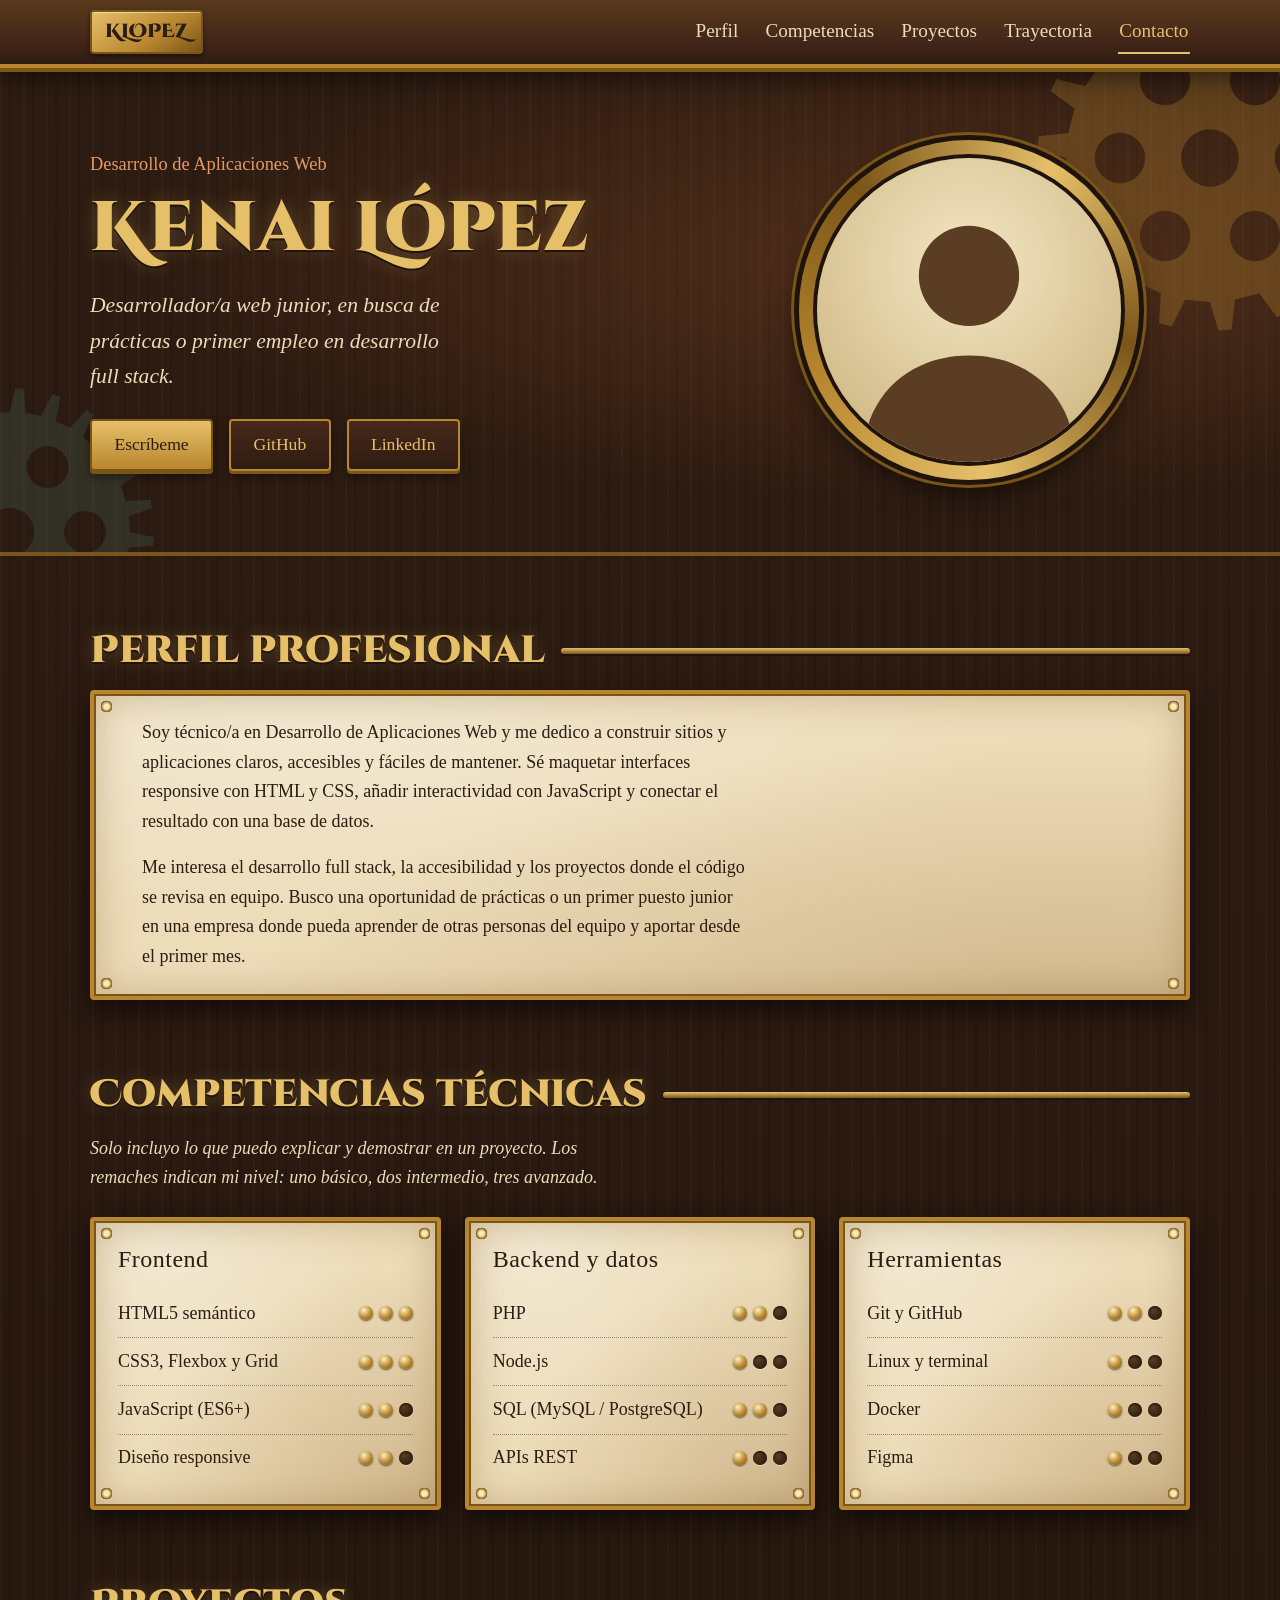
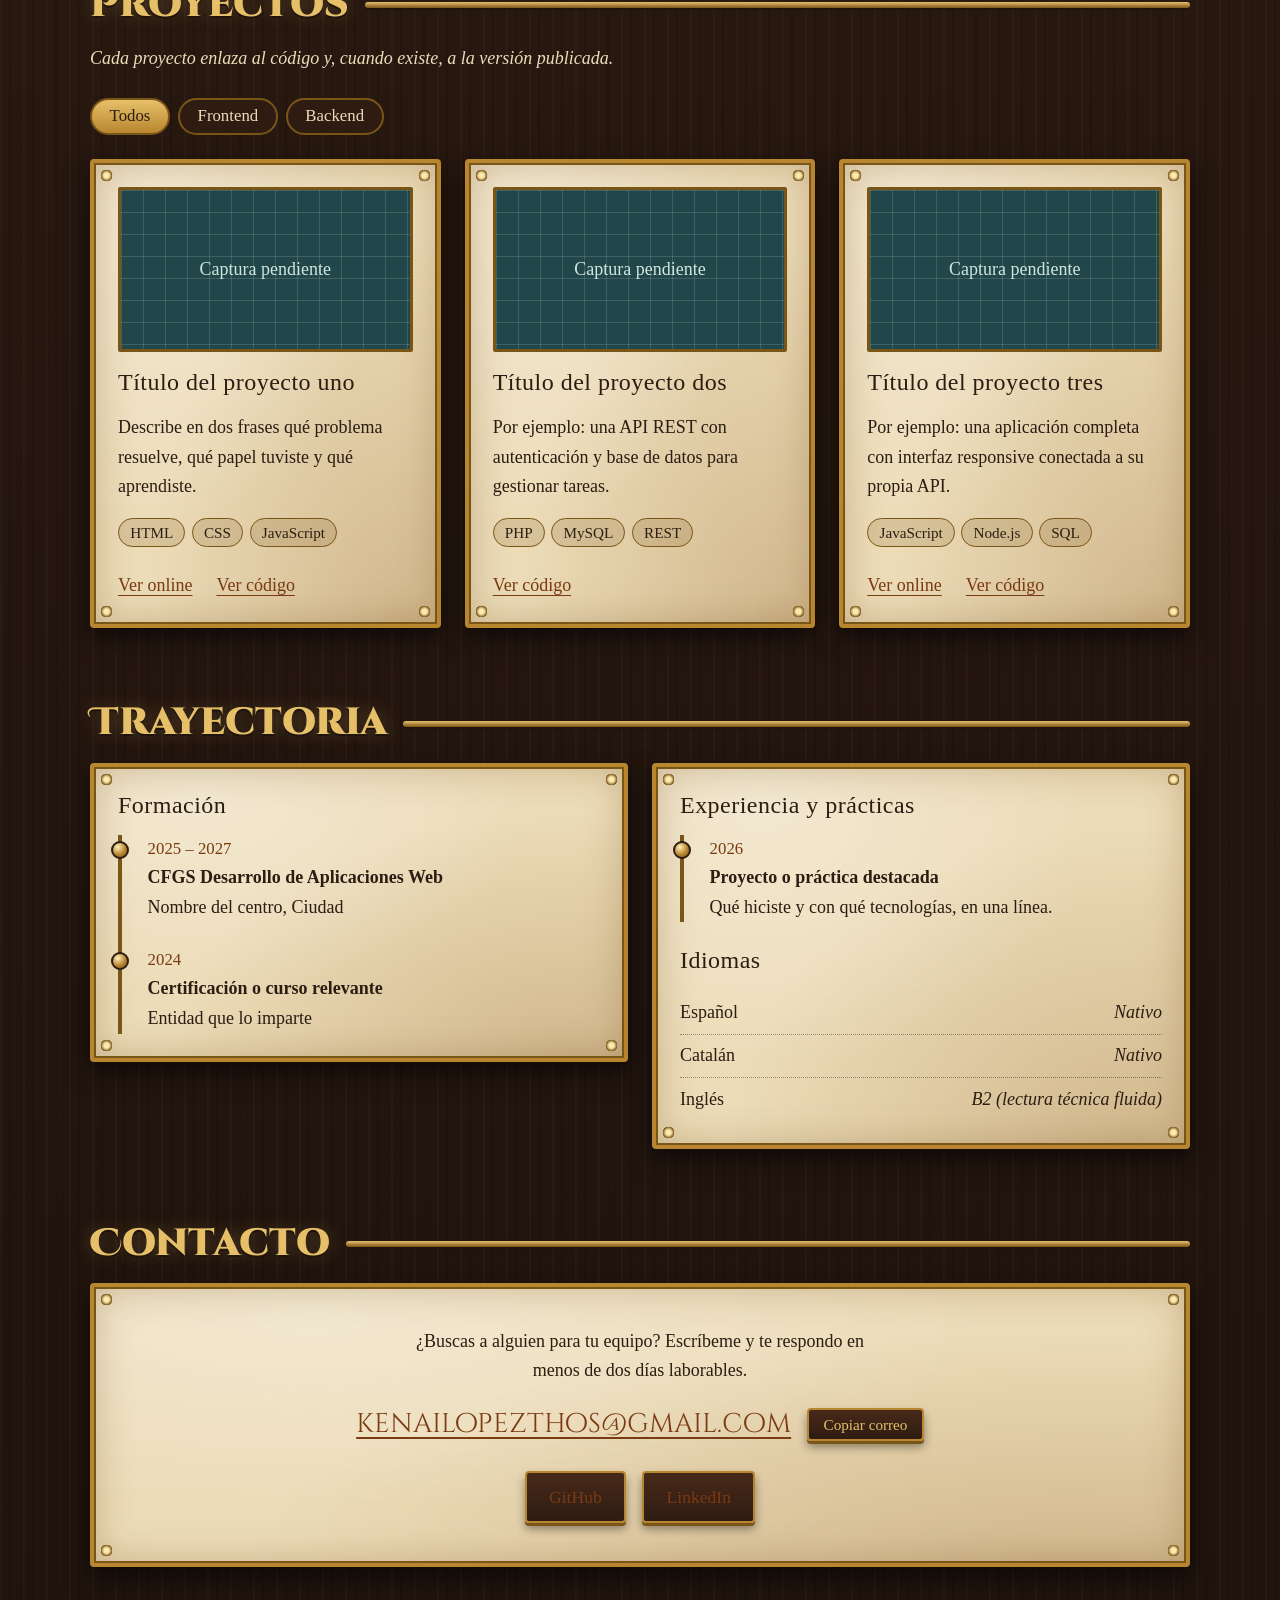
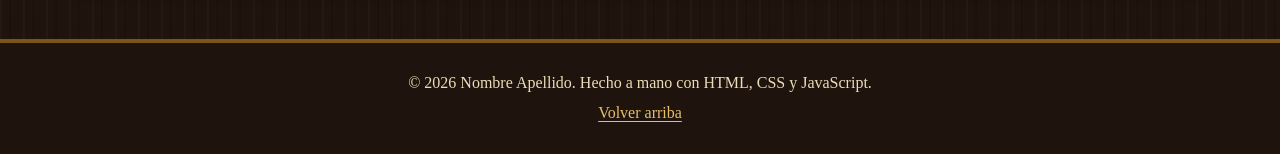
==== index.html @ 6170c355 "Archivos portfolio" ====
<!DOCTYPE html>
<html lang="es">

<head>
  <meta charset="UTF-8">
  <meta name="viewport" content="width=device-width, initial-scale=1">
  <title>Kenai López · Desarrollador/a Web Junior</title>
  <meta name="description"
    content="Portfolio profesional de Nombre Apellido, desarrollador/a web (DAW). Proyectos reales con HTML, CSS, JavaScript y más.">
  <meta name="theme-color" content="#2a1a12">
  <link rel="icon" href="assets/favicon.svg" type="image/svg+xml">

  <link rel="preconnect" href="https://fonts.googleapis.com">
  <link rel="preconnect" href="https://fonts.gstatic.com" crossorigin>
  <link
    href="https://fonts.googleapis.com/css2?family=Cinzel+Decorative:wght@700;900&family=IM+Fell+English:ital@0;1&family=IM+Fell+English+SC&display=swap"
    rel="stylesheet">
  <link rel="stylesheet" href="css/styles.css">
  <script src="js/main.js" defer></script>
</head>

<body>
  <a class="skip-link" href="#contenido">Saltar al contenido</a>

  <!-- ============ CABECERA ============ -->
  <header class="site-header">
    <div class="container header-inner">
      <a class="brand" href="#inicio" aria-label="Nombre Apellido, ir al inicio">KLOPEZ</a>

      <button class="nav-toggle" type="button" aria-expanded="false" aria-controls="menu-principal">
        <span class="nav-toggle-bars" aria-hidden="true"></span>
        <span class="visually-hidden">Abrir menú</span>
      </button>

      <nav id="menu-principal" class="site-nav" aria-label="Principal">
        <ul>
          <li><a href="#perfil">Perfil</a></li>
          <li><a href="#competencias">Competencias</a></li>
          <li><a href="#proyectos">Proyectos</a></li>
          <li><a href="#trayectoria">Trayectoria</a></li>
          <li><a href="#contacto">Contacto</a></li>
        </ul>
      </nav>
    </div>
  </header>

  <main id="contenido">

    <!-- ============ PRESENTACIÓN ============ -->
    <section id="inicio" class="hero" aria-labelledby="titulo-inicio">
      <div class="gears" aria-hidden="true">
        <span class="gear gear-a" data-teeth="18" data-speed="0.12"></span>
        <span class="gear gear-b" data-teeth="12" data-speed="-0.18"></span>
        <span class="gear gear-c" data-teeth="24" data-speed="0.08"></span>
      </div>

      <div class="container hero-inner">
        <div class="hero-text">
          <p class="hero-kicker">Desarrollo de Aplicaciones Web</p>
          <h1 id="titulo-inicio">Kenai López</h1>
          <p class="hero-role">Desarrollador/a web junior, en busca de prácticas o primer empleo en desarrollo full
            stack.</p>

          <ul class="hero-links">
            <li><a class="btn btn-primary" href="mailto:kenailopezthos@gmail.com">Escríbeme</a></li>
            <li><a class="btn" href="https://github.com/tu-usuario" target="_blank" rel="noopener">GitHub</a></li>
            <li><a class="btn" href="https://www.linkedin.com/in/tu-usuario" target="_blank" rel="noopener">LinkedIn</a>
            </li>
          </ul>
        </div>

        <figure class="porthole">
          <!-- Sustituye la imagen por tu foto (cuadrada, mínimo 400×400 px) -->
          <img src="assets/foto.svg" alt="Retrato de Nombre Apellido" width="400" height="400">
        </figure>
      </div>
    </section>

    <!-- ============ PERFIL ============ -->
    <section id="perfil" aria-labelledby="titulo-perfil">
      <div class="container">
        <h2 id="titulo-perfil">Perfil profesional</h2>
        <div class="panel prose">
          <p>
            Soy técnico/a en Desarrollo de Aplicaciones Web y me dedico a construir sitios y aplicaciones
            claros, accesibles y fáciles de mantener. Sé maquetar interfaces responsive con HTML y CSS,
            añadir interactividad con JavaScript y conectar el resultado con una base de datos.
          </p>
          <p>
            Me interesa el desarrollo full stack, la accesibilidad y los proyectos donde el código se revisa
            en equipo. Busco una oportunidad de prácticas o un primer puesto junior en una empresa donde
            pueda aprender de otras personas del equipo y aportar desde el primer mes.
          </p>
        </div>
      </div>
    </section>

    <!-- ============ COMPETENCIAS ============ -->
    <section id="competencias" aria-labelledby="titulo-competencias">
      <div class="container">
        <h2 id="titulo-competencias">Competencias técnicas</h2>
        <p class="section-note">
          Solo incluyo lo que puedo explicar y demostrar en un proyecto.
          Los remaches indican mi nivel: uno básico, dos intermedio, tres avanzado.
        </p>

        <div class="skills-grid">
          <article class="panel">
            <h3>Frontend</h3>
            <ul class="skill-list">
              <li>HTML5 semántico <span class="level" role="img" aria-label="Nivel avanzado"><i class="on"></i><i
                    class="on"></i><i class="on"></i></span></li>
              <li>CSS3, Flexbox y Grid <span class="level" role="img" aria-label="Nivel avanzado"><i class="on"></i><i
                    class="on"></i><i class="on"></i></span></li>
              <li>JavaScript (ES6+) <span class="level" role="img" aria-label="Nivel intermedio"><i class="on"></i><i
                    class="on"></i><i></i></span></li>
              <li>Diseño responsive <span class="level" role="img" aria-label="Nivel intermedio"><i class="on"></i><i
                    class="on"></i><i></i></span></li>
            </ul>
          </article>

          <article class="panel">
            <h3>Backend y datos</h3>
            <ul class="skill-list">
              <li>PHP <span class="level" role="img" aria-label="Nivel intermedio"><i class="on"></i><i
                    class="on"></i><i></i></span></li>
              <li>Node.js <span class="level" role="img" aria-label="Nivel básico"><i
                    class="on"></i><i></i><i></i></span></li>
              <li>SQL (MySQL / PostgreSQL) <span class="level" role="img" aria-label="Nivel intermedio"><i
                    class="on"></i><i class="on"></i><i></i></span></li>
              <li>APIs REST <span class="level" role="img" aria-label="Nivel básico"><i
                    class="on"></i><i></i><i></i></span></li>
            </ul>
          </article>

          <article class="panel">
            <h3>Herramientas</h3>
            <ul class="skill-list">
              <li>Git y GitHub <span class="level" role="img" aria-label="Nivel intermedio"><i class="on"></i><i
                    class="on"></i><i></i></span></li>
              <li>Linux y terminal <span class="level" role="img" aria-label="Nivel básico"><i
                    class="on"></i><i></i><i></i></span></li>
              <li>Docker <span class="level" role="img" aria-label="Nivel básico"><i
                    class="on"></i><i></i><i></i></span></li>
              <li>Figma <span class="level" role="img" aria-label="Nivel básico"><i class="on"></i><i></i><i></i></span>
              </li>
            </ul>
          </article>
        </div>
      </div>
    </section>

    <!-- ============ PROYECTOS ============ -->
    <section id="proyectos" aria-labelledby="titulo-proyectos">
      <div class="container">
        <h2 id="titulo-proyectos">Proyectos</h2>
        <p class="section-note">Cada proyecto enlaza al código y, cuando existe, a la versión publicada.</p>

        <div class="filters" role="group" aria-label="Filtrar proyectos por tipo">
          <button type="button" class="filter is-active" data-filter="all" aria-pressed="true">Todos</button>
          <button type="button" class="filter" data-filter="frontend" aria-pressed="false">Frontend</button>
          <button type="button" class="filter" data-filter="backend" aria-pressed="false">Backend</button>
        </div>

        <div class="projects-grid">
          <!-- Copia y pega una <article> para añadir un proyecto nuevo. data-category admite: frontend, backend (separadas por espacios). -->
          <article class="panel project" data-category="frontend">
            <!-- Sustituye .blueprint por <img src="assets/proyecto-1.png" alt="..."> cuando tengas captura -->
            <div class="blueprint" aria-hidden="true"><span>Captura pendiente</span></div>
            <h3>Título del proyecto uno</h3>
            <p>Describe en dos frases qué problema resuelve, qué papel tuviste y qué aprendiste.</p>
            <ul class="tags" aria-label="Tecnologías">
              <li>HTML</li>
              <li>CSS</li>
              <li>JavaScript</li>
            </ul>
            <p class="project-links">
              <a href="https://tu-usuario.github.io/proyecto-1" target="_blank" rel="noopener">Ver online</a>
              <a href="https://github.com/tu-usuario/proyecto-1" target="_blank" rel="noopener">Ver código</a>
            </p>
          </article>

          <article class="panel project" data-category="backend">
            <div class="blueprint" aria-hidden="true"><span>Captura pendiente</span></div>
            <h3>Título del proyecto dos</h3>
            <p>Por ejemplo: una API REST con autenticación y base de datos para gestionar tareas.</p>
            <ul class="tags" aria-label="Tecnologías">
              <li>PHP</li>
              <li>MySQL</li>
              <li>REST</li>
            </ul>
            <p class="project-links">
              <a href="https://github.com/tu-usuario/proyecto-2" target="_blank" rel="noopener">Ver código</a>
            </p>
          </article>

          <article class="panel project" data-category="frontend backend">
            <div class="blueprint" aria-hidden="true"><span>Captura pendiente</span></div>
            <h3>Título del proyecto tres</h3>
            <p>Por ejemplo: una aplicación completa con interfaz responsive conectada a su propia API.</p>
            <ul class="tags" aria-label="Tecnologías">
              <li>JavaScript</li>
              <li>Node.js</li>
              <li>SQL</li>
            </ul>
            <p class="project-links">
              <a href="https://tu-usuario.github.io/proyecto-3" target="_blank" rel="noopener">Ver online</a>
              <a href="https://github.com/tu-usuario/proyecto-3" target="_blank" rel="noopener">Ver código</a>
            </p>
          </article>
        </div>

        <p class="empty-message" hidden>No hay proyectos en esta categoría todavía.</p>
      </div>
    </section>

    <!-- ============ TRAYECTORIA ============ -->
    <section id="trayectoria" aria-labelledby="titulo-trayectoria">
      <div class="container">
        <h2 id="titulo-trayectoria">Trayectoria</h2>

        <div class="path-grid">
          <div class="panel">
            <h3>Formación</h3>
            <ol class="timeline">
              <li>
                <time datetime="2025/2027">2025 – 2027</time>
                <strong>CFGS Desarrollo de Aplicaciones Web</strong>
                <span>Nombre del centro, Ciudad</span>
              </li>
              <li>
                <time datetime="2024">2024</time>
                <strong>Certificación o curso relevante</strong>
                <span>Entidad que lo imparte</span>
              </li>
            </ol>
          </div>

          <div class="panel">
            <h3>Experiencia y prácticas</h3>
            <ol class="timeline">
              <li>
                <time datetime="2026">2026</time>
                <strong>Proyecto o práctica destacada</strong>
                <span>Qué hiciste y con qué tecnologías, en una línea.</span>
              </li>
            </ol>

            <h3 class="subhead">Idiomas</h3>
            <ul class="lang-list">
              <li>Español <span>Nativo</span></li>
              <li>Catalán <span>Nativo</span></li>
              <li>Inglés <span>B2 (lectura técnica fluida)</span></li>
            </ul>
          </div>
        </div>
      </div>
    </section>

    <!-- ============ CONTACTO ============ -->
    <section id="contacto" aria-labelledby="titulo-contacto">
      <div class="container">
        <h2 id="titulo-contacto">Contacto</h2>
        <div class="panel contact">
          <p>¿Buscas a alguien para tu equipo? Escríbeme y te respondo en menos de dos días laborables.</p>
          <p class="contact-mail">
            <a id="correo" href="mailto:kenailopezthos@gmail.com">kenailopezthos@gmail.com</a>
            <button type="button" class="btn btn-small" id="copiar-correo">Copiar correo</button>
          </p>
          <p class="visually-hidden" role="status" aria-live="polite" id="estado-copia"></p>
          <ul class="hero-links">
            <li><a class="btn" href="https://github.com/tu-usuario" target="_blank" rel="noopener">GitHub</a></li>
            <li><a class="btn" href="https://www.linkedin.com/in/tu-usuario" target="_blank" rel="noopener">LinkedIn</a>
            </li>
          </ul>
        </div>
      </div>
    </section>
  </main>

  <!-- ============ PIE ============ -->
  <footer class="site-footer">
    <div class="container">
      <p>© <span id="anio">2026</span> Nombre Apellido. Hecho a mano con HTML, CSS y JavaScript.</p>
      <p><a href="#inicio">Volver arriba</a></p>
    </div>
  </footer>
</body>

</html>
---- css/styles.css ----
/* =========================================================
   PORTFOLIO STEAMPUNK
   Índice:
   1. Variables (design tokens)
   2. Base y tipografía
   3. Utilidades
   4. Cabecera y navegación
   5. Presentación (hero) y engranajes
   6. Paneles (componente base) y secciones
   7. Competencias
   8. Proyectos
   9. Trayectoria
   10. Contacto y pie
   11. Responsive
   12. Preferencias de usuario (movimiento reducido)
   ========================================================= */

/* ---------- 1. Variables ---------- */
:root {
  /* Color */
  --wood-dark: #1f130d;
  --wood: #2e1c12;
  --wood-light: #47291a;
  --brass: #b8862f;
  --brass-light: #e6c069;
  --brass-dark: #7a5518;
  --copper: #b4632f;
  --verdigris: #4f8a7b;
  --parchment: #ecdcb8;
  --parchment-dark: #d9c393;
  --ink: #2b1d12;

  /* Tipografía */
  --font-display: "Cinzel Decorative", "Palatino Linotype", Georgia, serif;
  --font-body: "IM Fell English", Georgia, "Times New Roman", serif;
  --font-small-caps: "IM Fell English SC", Georgia, serif;

  /* Espaciado y forma */
  --space-1: 0.5rem;
  --space-2: 1rem;
  --space-3: 1.5rem;
  --space-4: 2.5rem;
  --space-5: 4.5rem;
  --radius: 4px;
  --content-width: 1100px;
}

/* ---------- 2. Base y tipografía ---------- */
*,
*::before,
*::after {
  box-sizing: border-box;
}

html {
  scroll-behavior: smooth;
  scroll-padding-top: 5rem;
}

body {
  margin: 0;
  font-family: var(--font-body);
  font-size: 1.125rem;
  line-height: 1.65;
  color: var(--parchment);
  background-color: var(--wood-dark);
  /* Veta de madera sutil */
  background-image:
    repeating-linear-gradient(
      90deg,
      rgba(255, 255, 255, 0.025) 0 2px,
      transparent 2px 9px,
      rgba(0, 0, 0, 0.12) 9px 11px,
      transparent 11px 23px
    ),
    linear-gradient(180deg, var(--wood) 0%, var(--wood-dark) 100%);
}

h1, h2, h3 {
  margin: 0 0 var(--space-2);
  line-height: 1.2;
}

h1, h2 {
  font-family: var(--font-display);
  font-weight: 900;
  color: var(--brass-light);
  text-shadow: 0 2px 0 var(--wood-dark), 0 0 18px rgba(230, 192, 105, 0.25);
}

h3 {
  font-family: var(--font-small-caps);
  font-weight: 400;
  font-size: 1.5rem;
  letter-spacing: 0.02em;
}

p { margin: 0 0 var(--space-2); }

a {
  color: var(--brass-light);
  text-underline-offset: 0.2em;
}

a:hover { color: #fff1c9; }

:focus-visible {
  outline: 3px solid var(--verdigris);
  outline-offset: 3px;
}

img { max-width: 100%; height: auto; display: block; }

/* ---------- 3. Utilidades ---------- */
.container {
  width: min(100% - 2rem, var(--content-width));
  margin-inline: auto;
}

.visually-hidden {
  position: absolute !important;
  width: 1px;
  height: 1px;
  margin: -1px;
  padding: 0;
  overflow: hidden;
  clip: rect(0 0 0 0);
  white-space: nowrap;
  border: 0;
}

.skip-link {
  position: absolute;
  left: 1rem;
  top: -4rem;
  z-index: 100;
  padding: 0.6rem 1rem;
  background: var(--parchment);
  color: var(--ink);
  border-radius: var(--radius);
  transition: top 0.15s;
}

.skip-link:focus { top: 1rem; }

/* ---------- 4. Cabecera y navegación ---------- */
.site-header {
  position: sticky;
  top: 0;
  z-index: 50;
  background: linear-gradient(180deg, #5a3a1c 0%, var(--wood-light) 55%, var(--wood) 100%);
  border-bottom: 4px solid var(--brass);
  box-shadow: 0 4px 0 var(--brass-dark), 0 10px 24px rgba(0, 0, 0, 0.5);
}

.header-inner {
  display: flex;
  align-items: center;
  justify-content: space-between;
  min-height: 4rem;
}

/* Placa de latón con las iniciales */
.brand {
  font-family: var(--font-display);
  font-weight: 900;
  font-size: 1.2rem;
  padding: 0.25rem 0.8rem;
  color: var(--ink);
  text-decoration: none;
  background: linear-gradient(145deg, var(--brass-light), var(--brass) 60%, var(--brass-dark));
  border: 2px solid var(--brass-dark);
  border-radius: var(--radius);
  box-shadow: inset 0 1px 0 rgba(255, 255, 255, 0.5), 0 2px 4px rgba(0, 0, 0, 0.5);
}

.brand:hover { color: var(--ink); filter: brightness(1.1); }

.nav-toggle {
  display: inline-flex;
  align-items: center;
  justify-content: center;
  width: 3rem;
  height: 3rem;
  background: transparent;
  border: 2px solid var(--brass);
  border-radius: var(--radius);
  cursor: pointer;
}

.nav-toggle-bars,
.nav-toggle-bars::before,
.nav-toggle-bars::after {
  display: block;
  width: 1.5rem;
  height: 3px;
  background: var(--brass-light);
  border-radius: 2px;
  transition: transform 0.2s, opacity 0.2s;
}

.nav-toggle-bars { position: relative; }
.nav-toggle-bars::before,
.nav-toggle-bars::after { content: ""; position: absolute; left: 0; }
.nav-toggle-bars::before { top: -8px; }
.nav-toggle-bars::after { top: 8px; }

.nav-toggle[aria-expanded="true"] .nav-toggle-bars { background: transparent; }
.nav-toggle[aria-expanded="true"] .nav-toggle-bars::before { transform: translateY(8px) rotate(45deg); }
.nav-toggle[aria-expanded="true"] .nav-toggle-bars::after { transform: translateY(-8px) rotate(-45deg); }

/* Móvil: menú desplegable */
.site-nav {
  position: absolute;
  top: 100%;
  left: 0;
  right: 0;
  background: var(--wood);
  border-bottom: 4px solid var(--brass);
  display: none;
}

.site-nav.open { display: block; }

.site-nav ul {
  list-style: none;
  margin: 0;
  padding: var(--space-1) 1rem var(--space-2);
}

.site-nav a {
  display: block;
  padding: 0.7rem 0.5rem;
  font-family: var(--font-small-caps);
  font-size: 1.2rem;
  color: var(--parchment);
  text-decoration: none;
  border-bottom: 1px dashed rgba(184, 134, 47, 0.4);
}

.site-nav a:hover,
.site-nav a[aria-current="true"] {
  color: var(--brass-light);
}

.site-nav a[aria-current="true"] { border-bottom-style: solid; border-bottom-color: var(--brass-light); }

/* ---------- 5. Presentación y engranajes ---------- */
.hero {
  position: relative;
  overflow: hidden;
  padding-block: var(--space-5);
  border-bottom: 4px solid var(--brass-dark);
  background:
    radial-gradient(ellipse at 75% 40%, rgba(180, 99, 47, 0.28), transparent 60%),
    transparent;
}

.hero-inner {
  position: relative;
  z-index: 1;
  display: grid;
  gap: var(--space-4);
  align-items: center;
}

.hero-kicker {
  font-family: var(--font-small-caps);
  font-size: 1.15rem;
  color: var(--copper);
  margin-bottom: var(--space-1);
  color: #e39a66;
}

.hero h1 {
  font-size: clamp(2.3rem, 8vw, 4.4rem);
  margin-bottom: var(--space-2);
}

.hero-role {
  max-width: 34ch;
  font-size: 1.35rem;
  font-style: italic;
}

.hero-links {
  list-style: none;
  display: flex;
  flex-wrap: wrap;
  gap: var(--space-2);
  margin: var(--space-3) 0 0;
  padding: 0;
}

/* Botones de latón */
.btn {
  display: inline-block;
  padding: 0.6rem 1.4rem;
  font-family: var(--font-small-caps);
  font-size: 1.1rem;
  color: var(--brass-light);
  text-decoration: none;
  background: linear-gradient(180deg, var(--wood-light), var(--wood));
  border: 2px solid var(--brass);
  border-radius: var(--radius);
  box-shadow: 0 3px 0 var(--brass-dark), 0 6px 10px rgba(0, 0, 0, 0.4);
  cursor: pointer;
  transition: transform 0.1s, box-shadow 0.1s;
}

.btn:hover { color: #fff1c9; transform: translateY(-1px); }

.btn:active {
  transform: translateY(3px);
  box-shadow: 0 0 0 var(--brass-dark), 0 2px 4px rgba(0, 0, 0, 0.4);
}

.btn-primary {
  color: var(--ink);
  background: linear-gradient(180deg, var(--brass-light), var(--brass));
  border-color: var(--brass-dark);
}

.btn-primary:hover { color: var(--ink); filter: brightness(1.08); }

.btn-small { font-size: 0.95rem; padding: 0.35rem 0.9rem; }

/* Retrato dentro de un ojo de buey de latón */
.porthole {
  margin: 0;
  justify-self: center;
  width: min(72vw, 300px);
  aspect-ratio: 1;
  padding: 14px;
  border-radius: 50%;
  background:
    conic-gradient(from 30deg, var(--brass-light), var(--brass-dark), var(--brass-light), var(--brass), var(--brass-dark), var(--brass-light));
  box-shadow:
    0 0 0 5px var(--wood-dark),
    0 0 0 8px var(--brass-dark),
    0 14px 30px rgba(0, 0, 0, 0.6);
}

.porthole img {
  width: 100%;
  height: 100%;
  object-fit: cover;
  border-radius: 50%;
  border: 4px solid var(--wood-dark);
  box-shadow: inset 0 0 18px rgba(0, 0, 0, 0.7);
}

/* Engranajes (los dibuja main.js; giran con el scroll) */
.gears { position: absolute; inset: 0; pointer-events: none; }

.gear {
  position: absolute;
  display: block;
  color: var(--brass);
  transform: rotate(calc(var(--rot, 0) * 1deg));
  will-change: transform;
}

.gear svg { display: block; width: 100%; height: 100%; }

.gear-a { width: 360px; height: 360px; right: -110px; top: -90px; opacity: 0.32; }
.gear-b { width: 220px; height: 220px; right: 160px; top: 170px; opacity: 0.26; color: var(--copper); }
.gear-c { width: 300px; height: 300px; left: -140px; bottom: -130px; opacity: 0.2; color: var(--verdigris); }

/* ---------- 6. Paneles y secciones ---------- */
main > section:not(.hero) { padding-block: var(--space-5) 0; }
main > section:last-of-type { padding-bottom: var(--space-5); }

h2 {
  position: relative;
  display: flex;
  align-items: center;
  gap: var(--space-2);
  font-size: clamp(1.7rem, 5vw, 2.4rem);
}

/* Filete de latón tras el título */
h2::after {
  content: "";
  flex: 1;
  height: 6px;
  min-width: 2rem;
  background: linear-gradient(180deg, var(--brass-light), var(--brass-dark));
  border-radius: 3px;
  box-shadow: 0 2px 0 var(--wood-dark);
}

.section-note {
  max-width: 62ch;
  margin-bottom: var(--space-3);
  font-style: italic;
}

/* Panel de pergamino con remaches en las esquinas */
.panel {
  position: relative;
  padding: var(--space-3) var(--space-3);
  color: var(--ink);
  background:
    radial-gradient(ellipse at 20% 10%, rgba(255, 255, 255, 0.35), transparent 55%),
    radial-gradient(ellipse at 90% 100%, rgba(140, 90, 30, 0.28), transparent 60%),
    var(--parchment);
  border: 4px solid var(--brass);
  border-radius: var(--radius);
  box-shadow:
    inset 0 0 0 2px var(--brass-dark),
    inset 0 0 40px rgba(110, 70, 20, 0.3),
    0 10px 24px rgba(0, 0, 0, 0.55);
}

.panel::before {
  content: "";
  position: absolute;
  inset: 0;
  pointer-events: none;
  background:
    radial-gradient(circle, #fbe9ad 0 28%, var(--brass-dark) 62%, transparent 66%) left 6px top 6px / 13px 13px no-repeat,
    radial-gradient(circle, #fbe9ad 0 28%, var(--brass-dark) 62%, transparent 66%) right 6px top 6px / 13px 13px no-repeat,
    radial-gradient(circle, #fbe9ad 0 28%, var(--brass-dark) 62%, transparent 66%) left 6px bottom 6px / 13px 13px no-repeat,
    radial-gradient(circle, #fbe9ad 0 28%, var(--brass-dark) 62%, transparent 66%) right 6px bottom 6px / 13px 13px no-repeat;
}

.panel h3 { color: var(--ink); }
.panel a { color: #7a3a12; font-weight: normal; }
.panel a:hover { color: #4a1f06; }
.panel :focus-visible { outline-color: #2c5a4e; }

.prose { padding-inline: clamp(1.5rem, 5vw, 3rem); }
.prose p { max-width: 68ch; }
.prose p:last-child { margin-bottom: 0; }

/* ---------- 7. Competencias ---------- */
.skills-grid {
  display: grid;
  gap: var(--space-3);
}

.skill-list {
  list-style: none;
  margin: 0;
  padding: 0;
}

.skill-list li {
  display: flex;
  align-items: center;
  justify-content: space-between;
  gap: var(--space-2);
  padding: 0.55rem 0;
  border-bottom: 1px dotted rgba(43, 29, 18, 0.45);
}

.skill-list li:last-child { border-bottom: 0; }

/* Nivel: tres remaches; los rellenos indican el nivel */
.level { display: inline-flex; gap: 6px; flex-shrink: 0; }

.level i {
  width: 14px;
  height: 14px;
  border-radius: 50%;
  background: radial-gradient(circle at 35% 30%, #5a3d22, #24160c);
  box-shadow: inset 0 1px 2px rgba(0, 0, 0, 0.7), 0 1px 0 rgba(255, 255, 255, 0.4);
}

.level i.on {
  background: radial-gradient(circle at 35% 30%, #fff0bd, var(--brass) 55%, var(--brass-dark));
  box-shadow: 0 1px 2px rgba(0, 0, 0, 0.6);
}

/* ---------- 8. Proyectos ---------- */
.filters {
  display: flex;
  flex-wrap: wrap;
  gap: var(--space-1);
  margin-bottom: var(--space-3);
}

.filter {
  padding: 0.4rem 1.1rem;
  font-family: var(--font-small-caps);
  font-size: 1.05rem;
  color: var(--parchment);
  background: var(--wood);
  border: 2px solid var(--brass-dark);
  border-radius: 999px;
  cursor: pointer;
}

.filter:hover { border-color: var(--brass-light); }

.filter[aria-pressed="true"] {
  color: var(--ink);
  background: linear-gradient(180deg, var(--brass-light), var(--brass));
  border-color: var(--brass-dark);
}

.projects-grid {
  display: grid;
  gap: var(--space-3);
}

.project { display: flex; flex-direction: column; }
.project[hidden] { display: none; }
.project p { flex-grow: 0; }

/* Marcador de imagen con aspecto de plano técnico */
.blueprint {
  display: grid;
  place-items: center;
  aspect-ratio: 16 / 9;
  margin-bottom: var(--space-2);
  font-family: var(--font-small-caps);
  color: #cfe6df;
  background:
    linear-gradient(rgba(255, 255, 255, 0.14) 1px, transparent 1px) 0 0 / 22px 22px,
    linear-gradient(90deg, rgba(255, 255, 255, 0.14) 1px, transparent 1px) 0 0 / 22px 22px,
    #21474a;
  border: 3px solid var(--brass-dark);
  border-radius: 2px;
}

.project img {
  width: 100%;
  aspect-ratio: 16 / 9;
  object-fit: cover;
  margin-bottom: var(--space-2);
  border: 3px solid var(--brass-dark);
}

.tags {
  display: flex;
  flex-wrap: wrap;
  gap: 0.4rem;
  list-style: none;
  margin: 0 0 var(--space-2);
  padding: 0;
}

.tags li {
  padding: 0.05rem 0.7rem;
  font-size: 0.95rem;
  background: rgba(122, 85, 24, 0.18);
  border: 1px solid var(--brass-dark);
  border-radius: 999px;
}

.project-links {
  display: flex;
  flex-wrap: wrap;
  gap: var(--space-3);
  margin: auto 0 0;
  padding-top: var(--space-1);
}

.empty-message {
  padding: var(--space-2);
  font-style: italic;
  border: 2px dashed var(--brass-dark);
}

/* ---------- 9. Trayectoria ---------- */
.path-grid {
  display: grid;
  gap: var(--space-3);
}

/* Línea de tiempo: aquí sí hay una secuencia real */
.timeline {
  list-style: none;
  margin: 0;
  padding: 0 0 0 1.6rem;
  border-left: 4px solid var(--brass-dark);
}

.timeline li {
  position: relative;
  display: flex;
  flex-direction: column;
  padding-bottom: var(--space-3);
}

.timeline li:last-child { padding-bottom: 0; }

.timeline li::before {
  content: "";
  position: absolute;
  left: calc(-1.6rem - 11px);
  top: 0.35rem;
  width: 18px;
  height: 18px;
  border-radius: 50%;
  background: radial-gradient(circle at 35% 30%, #fff0bd, var(--brass) 55%, var(--brass-dark));
  border: 2px solid var(--ink);
}

.timeline time {
  font-family: var(--font-small-caps);
  font-size: 1.05rem;
  color: #7a3a12;
}

.subhead { margin-top: var(--space-3); }

.lang-list {
  list-style: none;
  margin: 0;
  padding: 0;
}

.lang-list li {
  display: flex;
  justify-content: space-between;
  gap: var(--space-2);
  padding: 0.4rem 0;
  border-bottom: 1px dotted rgba(43, 29, 18, 0.45);
}

.lang-list li:last-child { border-bottom: 0; }
.lang-list span { font-style: italic; text-align: right; }

/* ---------- 10. Contacto y pie ---------- */
.contact { text-align: center; padding-block: var(--space-4); }
.contact p { margin-inline: auto; max-width: 52ch; }

.contact-mail {
  display: flex;
  flex-wrap: wrap;
  align-items: center;
  justify-content: center;
  gap: var(--space-2);
  font-family: var(--font-display);
  font-weight: 700;
  font-size: clamp(1.1rem, 4vw, 1.7rem);
  overflow-wrap: anywhere;
}

.contact .hero-links { justify-content: center; }

.site-footer {
  padding-block: var(--space-3);
  text-align: center;
  font-size: 1rem;
  background: var(--wood-dark);
  border-top: 4px solid var(--brass-dark);
}

.site-footer p { margin: 0.2rem 0; }

/* ---------- 11. Responsive ---------- */
@media (min-width: 700px) {
  .skills-grid { grid-template-columns: repeat(2, 1fr); }
  .projects-grid { grid-template-columns: repeat(2, 1fr); }
  .path-grid { grid-template-columns: repeat(2, 1fr); align-items: start; }
}

@media (min-width: 900px) {
  /* Navegación horizontal */
  .nav-toggle { display: none; }

  .site-nav {
    position: static;
    display: block;
    background: none;
    border: 0;
  }

  .site-nav ul { display: flex; gap: var(--space-3); padding: 0; }

  .site-nav a { padding: 0.3rem 0.1rem; border-bottom: 2px solid transparent; }

  .hero-inner { grid-template-columns: 1.4fr 1fr; }
  .porthole { width: min(100%, 340px); }

  .skills-grid { grid-template-columns: repeat(3, 1fr); }
  .projects-grid { grid-template-columns: repeat(3, 1fr); }
}

/* ---------- 12. Preferencias de usuario ---------- */
@media (prefers-reduced-motion: reduce) {
  html { scroll-behavior: auto; }
  *, *::before, *::after { transition: none !important; }
}
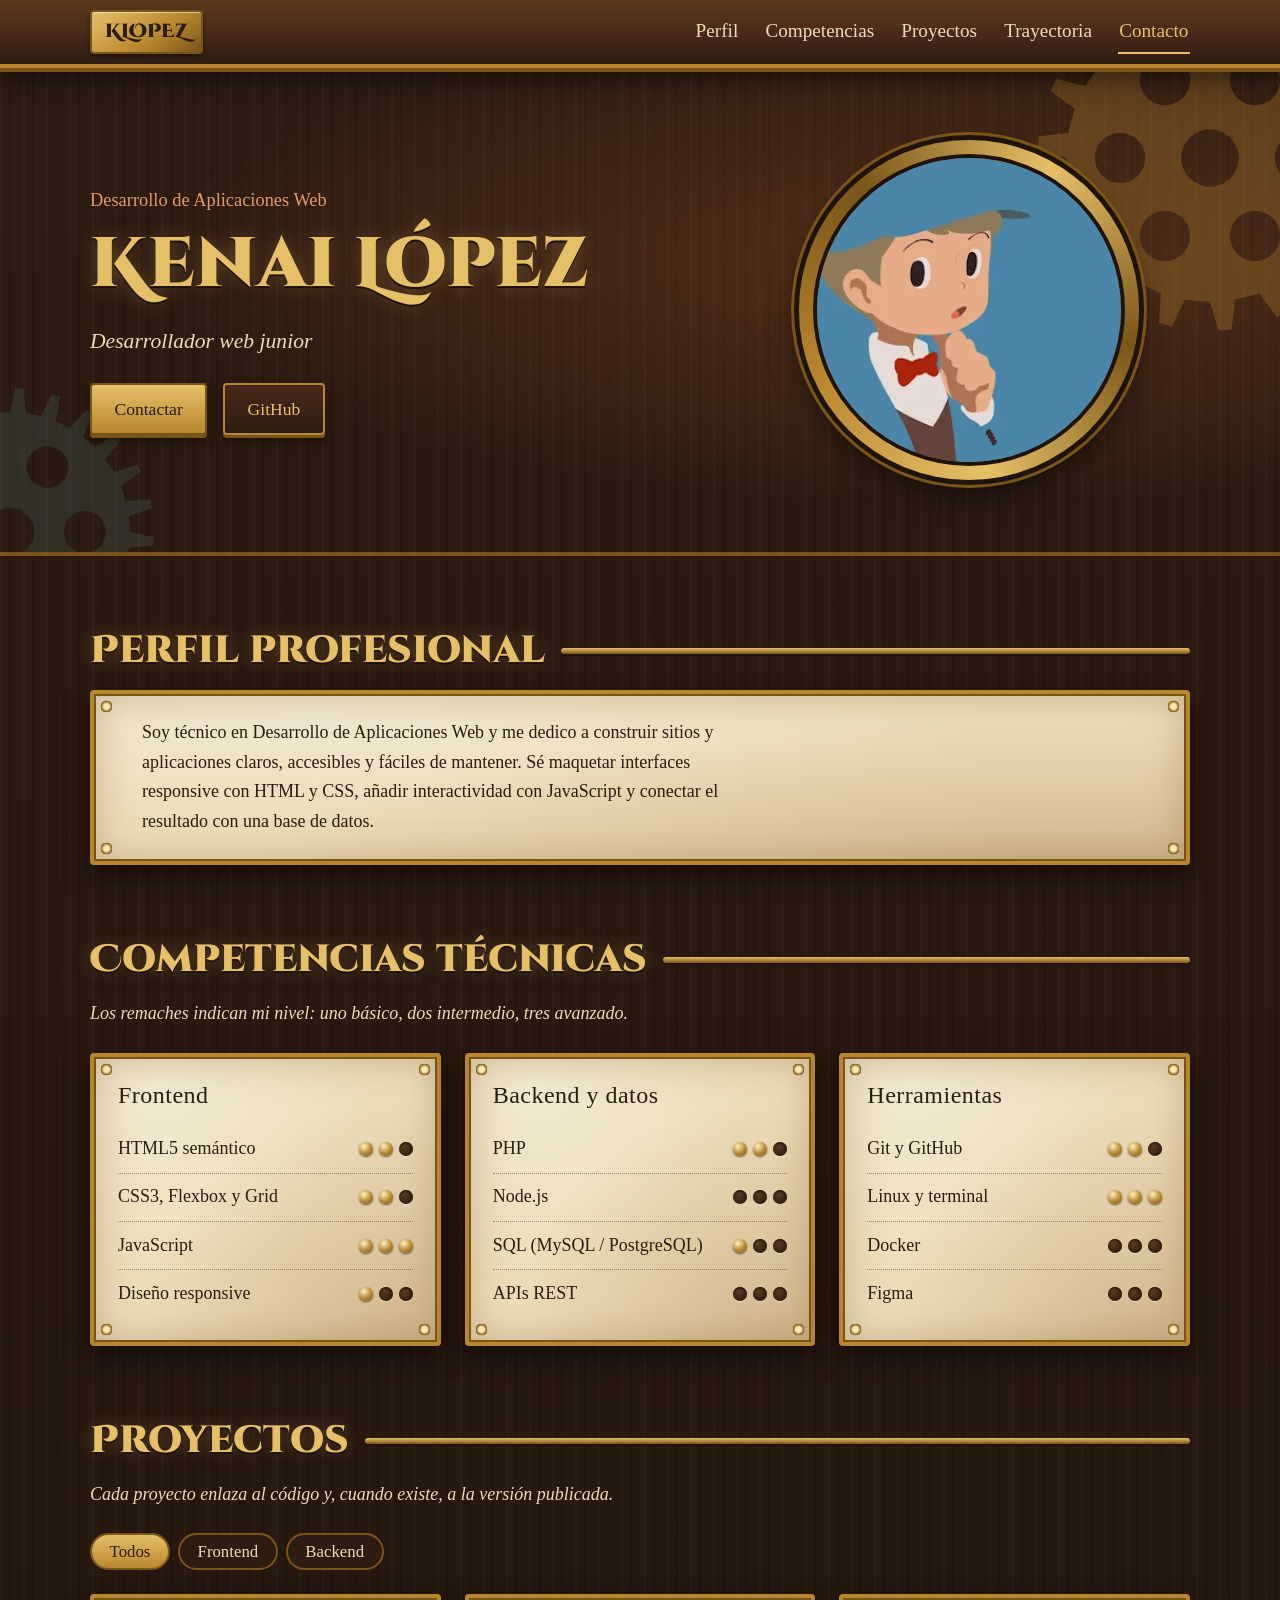
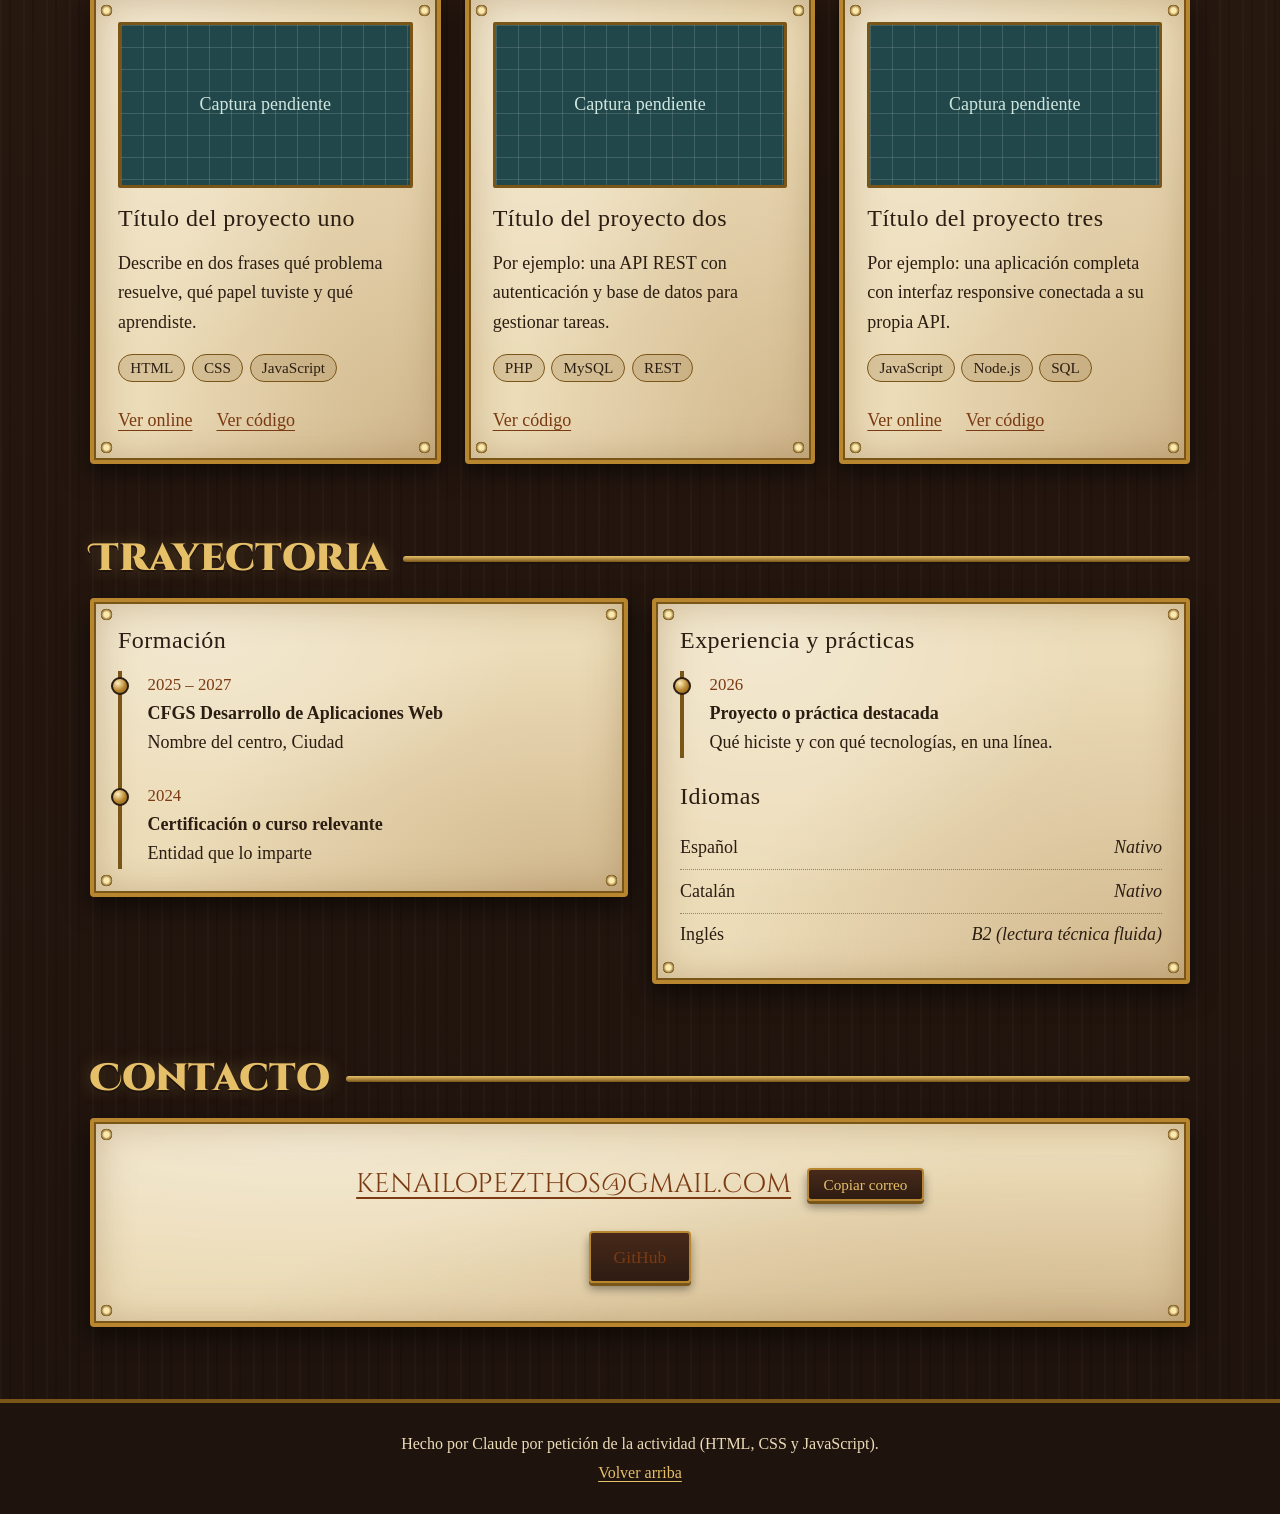
==== commit da776ea9: "Cambios portfolio" ====
--- a/index.html
+++ b/index.html
@@ -6,7 +6,7 @@
   <meta name="viewport" content="width=device-width, initial-scale=1">
   <title>Kenai López · Desarrollador/a Web Junior</title>
   <meta name="description"
-    content="Portfolio profesional de Nombre Apellido, desarrollador/a web (DAW). Proyectos reales con HTML, CSS, JavaScript y más.">
+    content="Portfolio profesional de Kenai López, desarrollador/a web (DAW). Proyectos reales con HTML, CSS, JavaScript y más.">
   <meta name="theme-color" content="#2a1a12">
   <link rel="icon" href="assets/favicon.svg" type="image/svg+xml">
 
@@ -25,7 +25,7 @@
   <!-- ============ CABECERA ============ -->
   <header class="site-header">
     <div class="container header-inner">
-      <a class="brand" href="#inicio" aria-label="Nombre Apellido, ir al inicio">KLOPEZ</a>
+      <a class="brand" href="#inicio" aria-label="Kenai López, ir al inicio">KLOPEZ</a>
 
       <button class="nav-toggle" type="button" aria-expanded="false" aria-controls="menu-principal">
         <span class="nav-toggle-bars" aria-hidden="true"></span>
@@ -58,20 +58,18 @@
         <div class="hero-text">
           <p class="hero-kicker">Desarrollo de Aplicaciones Web</p>
           <h1 id="titulo-inicio">Kenai López</h1>
-          <p class="hero-role">Desarrollador/a web junior, en busca de prácticas o primer empleo en desarrollo full
-            stack.</p>
+          <p class="hero-role">Desarrollador web junior</p>
 
           <ul class="hero-links">
-            <li><a class="btn btn-primary" href="mailto:kenailopezthos@gmail.com">Escríbeme</a></li>
-            <li><a class="btn" href="https://github.com/tu-usuario" target="_blank" rel="noopener">GitHub</a></li>
-            <li><a class="btn" href="https://www.linkedin.com/in/tu-usuario" target="_blank" rel="noopener">LinkedIn</a>
+            <li><a class="btn btn-primary" href="mailto:kenailopezthos@gmail.com">Contactar</a></li>
+            <li>
+              <a class="btn" href="https://github.com/klopez06" target="_blank" rel="noopener">GitHub</a>
             </li>
           </ul>
         </div>
 
         <figure class="porthole">
-          <!-- Sustituye la imagen por tu foto (cuadrada, mínimo 400×400 px) -->
-          <img src="assets/foto.svg" alt="Retrato de Nombre Apellido" width="400" height="400">
+          <img src="assets/foto.png" alt="Imagen de Luke Triton, creada por Level-5" width="400" height="400">
         </figure>
       </div>
     </section>
@@ -82,15 +80,10 @@
         <h2 id="titulo-perfil">Perfil profesional</h2>
         <div class="panel prose">
           <p>
-            Soy técnico/a en Desarrollo de Aplicaciones Web y me dedico a construir sitios y aplicaciones
+            Soy técnico en Desarrollo de Aplicaciones Web y me dedico a construir sitios y aplicaciones
             claros, accesibles y fáciles de mantener. Sé maquetar interfaces responsive con HTML y CSS,
             añadir interactividad con JavaScript y conectar el resultado con una base de datos.
           </p>
-          <p>
-            Me interesa el desarrollo full stack, la accesibilidad y los proyectos donde el código se revisa
-            en equipo. Busco una oportunidad de prácticas o un primer puesto junior en una empresa donde
-            pueda aprender de otras personas del equipo y aportar desde el primer mes.
-          </p>
         </div>
       </div>
     </section>
@@ -100,7 +93,6 @@
       <div class="container">
         <h2 id="titulo-competencias">Competencias técnicas</h2>
         <p class="section-note">
-          Solo incluyo lo que puedo explicar y demostrar en un proyecto.
           Los remaches indican mi nivel: uno básico, dos intermedio, tres avanzado.
         </p>
 
@@ -109,13 +101,13 @@
             <h3>Frontend</h3>
             <ul class="skill-list">
               <li>HTML5 semántico <span class="level" role="img" aria-label="Nivel avanzado"><i class="on"></i><i
+                    class="on"></i><i></i></span></li>
+              <li>CSS3, Flexbox y Grid <span class="level" role="img" aria-label="Nivel avanzado"><i class="on"></i><i
+                    class="on"></i><i></i></span></li>
+              <li>JavaScript<span class="level" role="img" aria-label="Nivel intermedio"><i class="on"></i><i
                     class="on"></i><i class="on"></i></span></li>
-              <li>CSS3, Flexbox y Grid <span class="level" role="img" aria-label="Nivel avanzado"><i class="on"></i><i
-                    class="on"></i><i class="on"></i></span></li>
-              <li>JavaScript (ES6+) <span class="level" role="img" aria-label="Nivel intermedio"><i class="on"></i><i
-                    class="on"></i><i></i></span></li>
-              <li>Diseño responsive <span class="level" role="img" aria-label="Nivel intermedio"><i class="on"></i><i
-                    class="on"></i><i></i></span></li>
+              <li>Diseño responsive <span class="level" role="img" aria-label="Nivel intermedio"><i
+                    class="on"></i><i></i><i></i></span></li>
             </ul>
           </article>
 
@@ -124,12 +116,10 @@
             <ul class="skill-list">
               <li>PHP <span class="level" role="img" aria-label="Nivel intermedio"><i class="on"></i><i
                     class="on"></i><i></i></span></li>
-              <li>Node.js <span class="level" role="img" aria-label="Nivel básico"><i
+              <li>Node.js <span class="level" role="img" aria-label="Nivel básico"><i></i><i></i><i></i></span></li>
+              <li>SQL (MySQL / PostgreSQL) <span class="level" role="img" aria-label="Nivel intermedio"><i
                     class="on"></i><i></i><i></i></span></li>
-              <li>SQL (MySQL / PostgreSQL) <span class="level" role="img" aria-label="Nivel intermedio"><i
-                    class="on"></i><i class="on"></i><i></i></span></li>
-              <li>APIs REST <span class="level" role="img" aria-label="Nivel básico"><i
-                    class="on"></i><i></i><i></i></span></li>
+              <li>APIs REST <span class="level" role="img" aria-label="Nivel básico"><i></i><i></i><i></i></span></li>
             </ul>
           </article>
 
@@ -138,11 +128,10 @@
             <ul class="skill-list">
               <li>Git y GitHub <span class="level" role="img" aria-label="Nivel intermedio"><i class="on"></i><i
                     class="on"></i><i></i></span></li>
-              <li>Linux y terminal <span class="level" role="img" aria-label="Nivel básico"><i
-                    class="on"></i><i></i><i></i></span></li>
-              <li>Docker <span class="level" role="img" aria-label="Nivel básico"><i
-                    class="on"></i><i></i><i></i></span></li>
-              <li>Figma <span class="level" role="img" aria-label="Nivel básico"><i class="on"></i><i></i><i></i></span>
+              <li>Linux y terminal <span class="level" role="img" aria-label="Nivel básico"><i class="on"></i><i
+                    class="on"></i><i class="on"></i></span></li>
+              <li>Docker <span class="level" role="img" aria-label="Nivel básico"><i></i><i></i><i></i></span></li>
+              <li>Figma <span class="level" role="img" aria-label="Nivel básico"><i></i><i></i><i></i></span>
               </li>
             </ul>
           </article>
@@ -262,15 +251,14 @@
       <div class="container">
         <h2 id="titulo-contacto">Contacto</h2>
         <div class="panel contact">
-          <p>¿Buscas a alguien para tu equipo? Escríbeme y te respondo en menos de dos días laborables.</p>
           <p class="contact-mail">
             <a id="correo" href="mailto:kenailopezthos@gmail.com">kenailopezthos@gmail.com</a>
             <button type="button" class="btn btn-small" id="copiar-correo">Copiar correo</button>
           </p>
           <p class="visually-hidden" role="status" aria-live="polite" id="estado-copia"></p>
           <ul class="hero-links">
-            <li><a class="btn" href="https://github.com/tu-usuario" target="_blank" rel="noopener">GitHub</a></li>
-            <li><a class="btn" href="https://www.linkedin.com/in/tu-usuario" target="_blank" rel="noopener">LinkedIn</a>
+            <li>
+              <a class="btn" href="https://github.com/klopez06" target="_blank" rel="noopener">GitHub</a>
             </li>
           </ul>
         </div>
@@ -281,7 +269,7 @@
   <!-- ============ PIE ============ -->
   <footer class="site-footer">
     <div class="container">
-      <p>© <span id="anio">2026</span> Nombre Apellido. Hecho a mano con HTML, CSS y JavaScript.</p>
+      <p>Hecho por Claude por petición de la actividad (HTML, CSS y JavaScript).</p>
       <p><a href="#inicio">Volver arriba</a></p>
     </div>
   </footer>
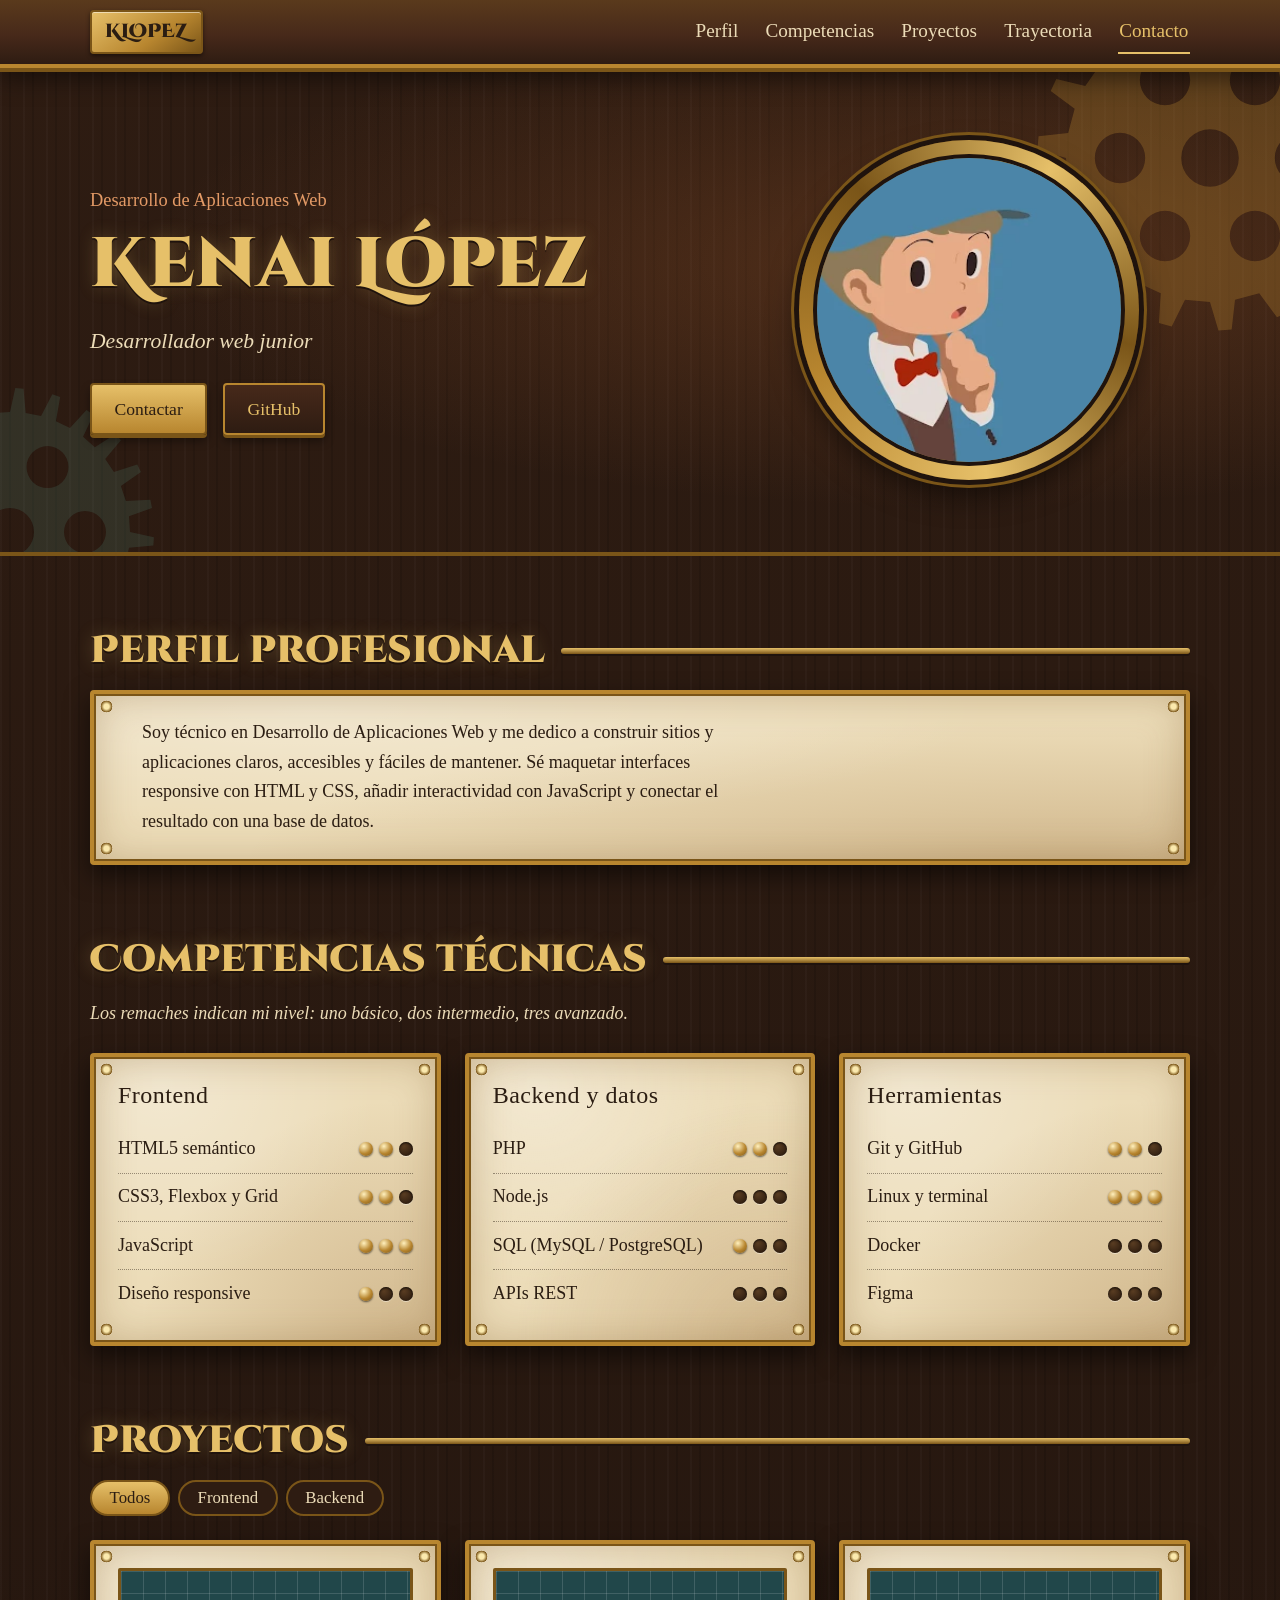
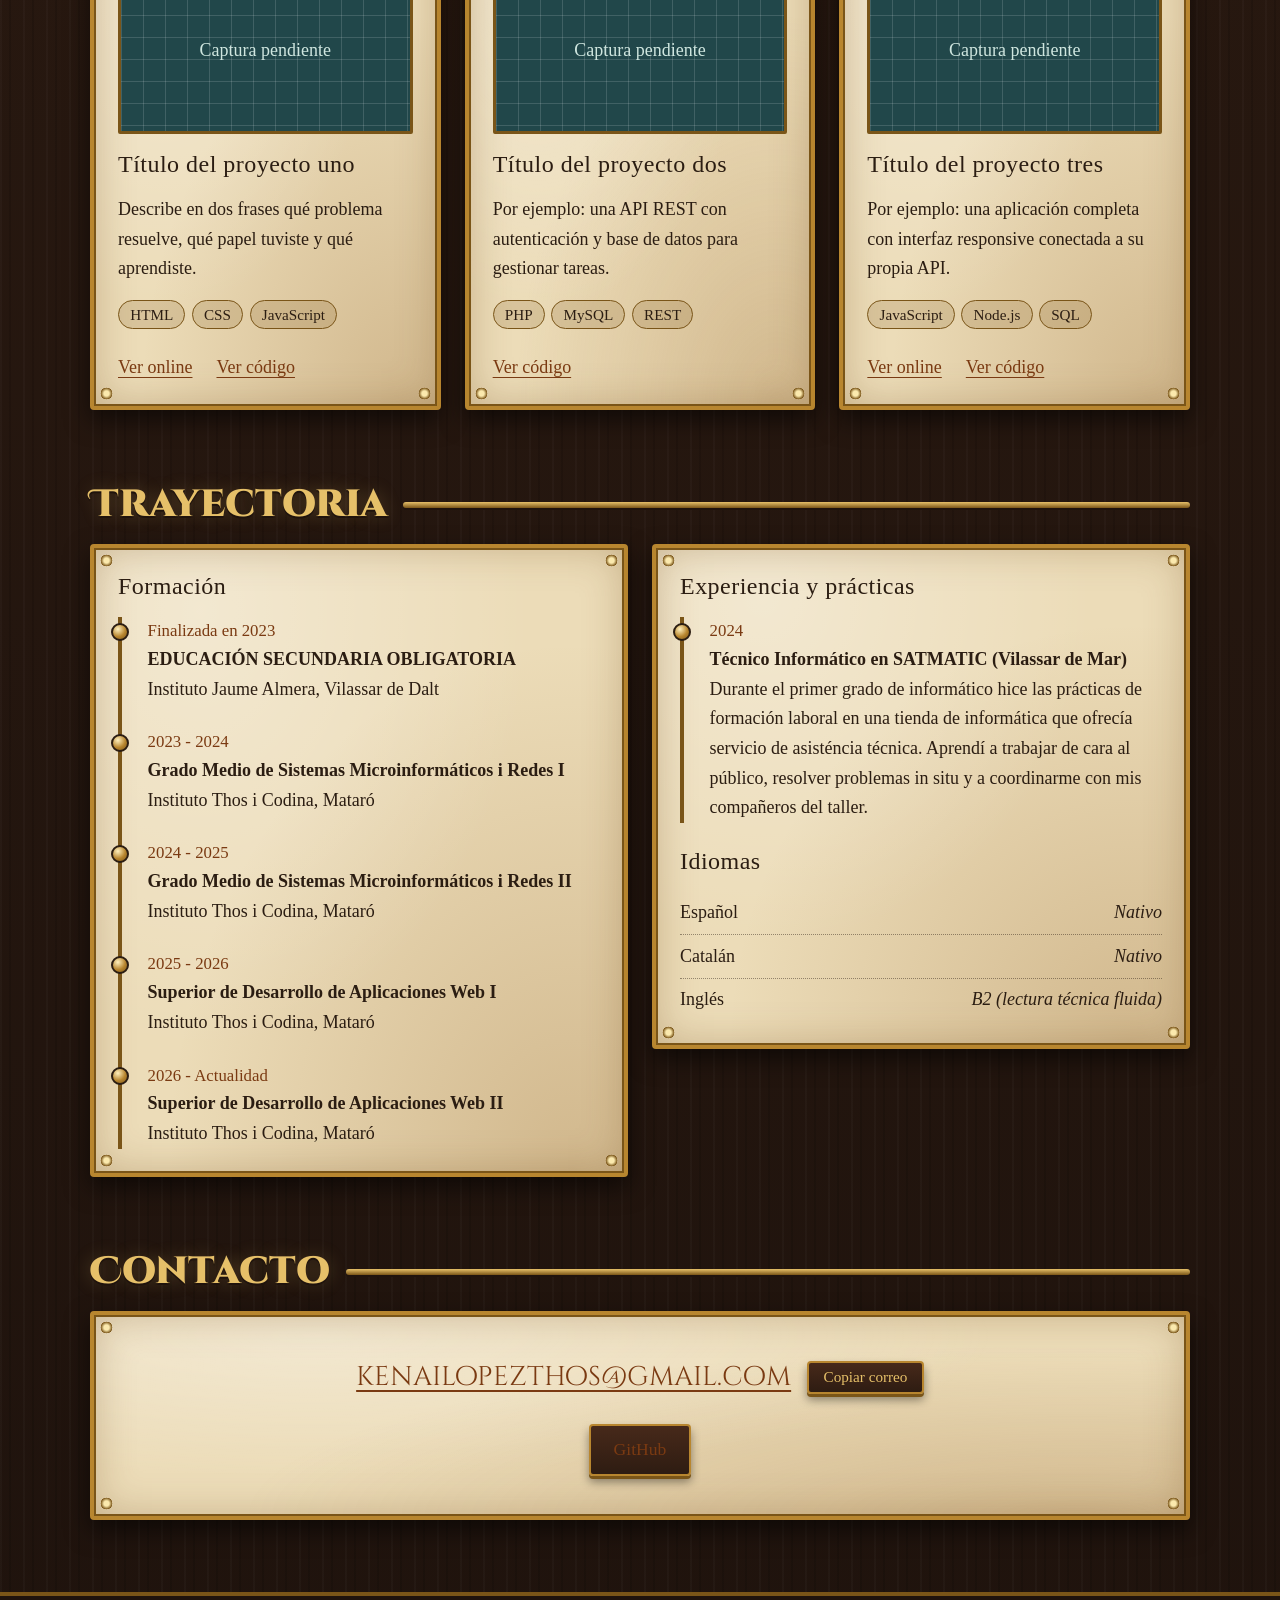
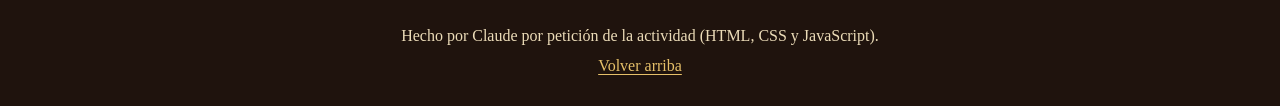
==== commit 724a1236: "Actualizada la experiencia y la formación" ====
--- a/index.html
+++ b/index.html
@@ -143,7 +143,6 @@
     <section id="proyectos" aria-labelledby="titulo-proyectos">
       <div class="container">
         <h2 id="titulo-proyectos">Proyectos</h2>
-        <p class="section-note">Cada proyecto enlaza al código y, cuando existe, a la versión publicada.</p>
 
         <div class="filters" role="group" aria-label="Filtrar proyectos por tipo">
           <button type="button" class="filter is-active" data-filter="all" aria-pressed="true">Todos</button>
@@ -213,14 +212,29 @@
             <h3>Formación</h3>
             <ol class="timeline">
               <li>
-                <time datetime="2025/2027">2025 – 2027</time>
-                <strong>CFGS Desarrollo de Aplicaciones Web</strong>
-                <span>Nombre del centro, Ciudad</span>
-              </li>
-              <li>
-                <time datetime="2024">2024</time>
-                <strong>Certificación o curso relevante</strong>
-                <span>Entidad que lo imparte</span>
+                <time datetime="2025/2027">Finalizada en 2023</time>
+                <strong>EDUCACIÓN SECUNDARIA OBLIGATORIA</strong>
+                <span>Instituto Jaume Almera, Vilassar de Dalt</span>
+              </li>
+              <li>
+                <time datetime="2024">2023 - 2024</time>
+                <strong>Grado Medio de Sistemas Microinformáticos i Redes I</strong>
+                <span>Instituto Thos i Codina, Mataró</span>
+              </li>
+              <li>
+                <time datetime="2024">2024 - 2025</time>
+                <strong>Grado Medio de Sistemas Microinformáticos i Redes II</strong>
+                <span>Instituto Thos i Codina, Mataró</span>
+              </li>
+              <li>
+                <time datetime="2024">2025 - 2026</time>
+                <strong>Superior de Desarrollo de Aplicaciones Web I</strong>
+                <span>Instituto Thos i Codina, Mataró</span>
+              </li>
+              <li>
+                <time datetime="2024">2026 - Actualidad</time>
+                <strong>Superior de Desarrollo de Aplicaciones Web II</strong>
+                <span>Instituto Thos i Codina, Mataró</span>
               </li>
             </ol>
           </div>
@@ -229,9 +243,11 @@
             <h3>Experiencia y prácticas</h3>
             <ol class="timeline">
               <li>
-                <time datetime="2026">2026</time>
-                <strong>Proyecto o práctica destacada</strong>
-                <span>Qué hiciste y con qué tecnologías, en una línea.</span>
+                <time datetime="2026">2024</time>
+                <strong>Técnico Informático en SATMATIC (Vilassar de Mar)</strong>
+                <span>Durante el primer grado de informático hice las prácticas de formación laboral en una tienda de
+                  informática que ofrecía servicio de asisténcia técnica. Aprendí a trabajar de cara al público,
+                  resolver problemas in situ y a coordinarme con mis compañeros del taller.</span>
               </li>
             </ol>
 
@@ -275,4 +291,4 @@
   </footer>
 </body>
 
-</html>+</html>
--- a/css/styles.css
+++ b/css/styles.css
@@ -66,22 +66,23 @@
   background-color: var(--wood-dark);
   /* Veta de madera sutil */
   background-image:
-    repeating-linear-gradient(
-      90deg,
+    repeating-linear-gradient(90deg,
       rgba(255, 255, 255, 0.025) 0 2px,
       transparent 2px 9px,
       rgba(0, 0, 0, 0.12) 9px 11px,
-      transparent 11px 23px
-    ),
+      transparent 11px 23px),
     linear-gradient(180deg, var(--wood) 0%, var(--wood-dark) 100%);
 }
 
-h1, h2, h3 {
+h1,
+h2,
+h3 {
   margin: 0 0 var(--space-2);
   line-height: 1.2;
 }
 
-h1, h2 {
+h1,
+h2 {
   font-family: var(--font-display);
   font-weight: 900;
   color: var(--brass-light);
@@ -95,21 +96,29 @@
   letter-spacing: 0.02em;
 }
 
-p { margin: 0 0 var(--space-2); }
+p {
+  margin: 0 0 var(--space-2);
+}
 
 a {
   color: var(--brass-light);
   text-underline-offset: 0.2em;
 }
 
-a:hover { color: #fff1c9; }
+a:hover {
+  color: #fff1c9;
+}
 
 :focus-visible {
   outline: 3px solid var(--verdigris);
   outline-offset: 3px;
 }
 
-img { max-width: 100%; height: auto; display: block; }
+img {
+  max-width: 100%;
+  height: auto;
+  display: block;
+}
 
 /* ---------- 3. Utilidades ---------- */
 .container {
@@ -141,7 +150,9 @@
   transition: top 0.15s;
 }
 
-.skip-link:focus { top: 1rem; }
+.skip-link:focus {
+  top: 1rem;
+}
 
 /* ---------- 4. Cabecera y navegación ---------- */
 .site-header {
@@ -174,7 +185,10 @@
   box-shadow: inset 0 1px 0 rgba(255, 255, 255, 0.5), 0 2px 4px rgba(0, 0, 0, 0.5);
 }
 
-.brand:hover { color: var(--ink); filter: brightness(1.1); }
+.brand:hover {
+  color: var(--ink);
+  filter: brightness(1.1);
+}
 
 .nav-toggle {
   display: inline-flex;
@@ -199,15 +213,36 @@
   transition: transform 0.2s, opacity 0.2s;
 }
 
-.nav-toggle-bars { position: relative; }
+.nav-toggle-bars {
+  position: relative;
+}
+
 .nav-toggle-bars::before,
-.nav-toggle-bars::after { content: ""; position: absolute; left: 0; }
-.nav-toggle-bars::before { top: -8px; }
-.nav-toggle-bars::after { top: 8px; }
-
-.nav-toggle[aria-expanded="true"] .nav-toggle-bars { background: transparent; }
-.nav-toggle[aria-expanded="true"] .nav-toggle-bars::before { transform: translateY(8px) rotate(45deg); }
-.nav-toggle[aria-expanded="true"] .nav-toggle-bars::after { transform: translateY(-8px) rotate(-45deg); }
+.nav-toggle-bars::after {
+  content: "";
+  position: absolute;
+  left: 0;
+}
+
+.nav-toggle-bars::before {
+  top: -8px;
+}
+
+.nav-toggle-bars::after {
+  top: 8px;
+}
+
+.nav-toggle[aria-expanded="true"] .nav-toggle-bars {
+  background: transparent;
+}
+
+.nav-toggle[aria-expanded="true"] .nav-toggle-bars::before {
+  transform: translateY(8px) rotate(45deg);
+}
+
+.nav-toggle[aria-expanded="true"] .nav-toggle-bars::after {
+  transform: translateY(-8px) rotate(-45deg);
+}
 
 /* Móvil: menú desplegable */
 .site-nav {
@@ -220,7 +255,9 @@
   display: none;
 }
 
-.site-nav.open { display: block; }
+.site-nav.open {
+  display: block;
+}
 
 .site-nav ul {
   list-style: none;
@@ -243,7 +280,10 @@
   color: var(--brass-light);
 }
 
-.site-nav a[aria-current="true"] { border-bottom-style: solid; border-bottom-color: var(--brass-light); }
+.site-nav a[aria-current="true"] {
+  border-bottom-style: solid;
+  border-bottom-color: var(--brass-light);
+}
 
 /* ---------- 5. Presentación y engranajes ---------- */
 .hero {
@@ -308,7 +348,10 @@
   transition: transform 0.1s, box-shadow 0.1s;
 }
 
-.btn:hover { color: #fff1c9; transform: translateY(-1px); }
+.btn:hover {
+  color: #fff1c9;
+  transform: translateY(-1px);
+}
 
 .btn:active {
   transform: translateY(3px);
@@ -321,9 +364,15 @@
   border-color: var(--brass-dark);
 }
 
-.btn-primary:hover { color: var(--ink); filter: brightness(1.08); }
-
-.btn-small { font-size: 0.95rem; padding: 0.35rem 0.9rem; }
+.btn-primary:hover {
+  color: var(--ink);
+  filter: brightness(1.08);
+}
+
+.btn-small {
+  font-size: 0.95rem;
+  padding: 0.35rem 0.9rem;
+}
 
 /* Retrato dentro de un ojo de buey de latón */
 .porthole {
@@ -351,7 +400,11 @@
 }
 
 /* Engranajes (los dibuja main.js; giran con el scroll) */
-.gears { position: absolute; inset: 0; pointer-events: none; }
+.gears {
+  position: absolute;
+  inset: 0;
+  pointer-events: none;
+}
 
 .gear {
   position: absolute;
@@ -361,15 +414,46 @@
   will-change: transform;
 }
 
-.gear svg { display: block; width: 100%; height: 100%; }
-
-.gear-a { width: 360px; height: 360px; right: -110px; top: -90px; opacity: 0.32; }
-.gear-b { width: 220px; height: 220px; right: 160px; top: 170px; opacity: 0.26; color: var(--copper); }
-.gear-c { width: 300px; height: 300px; left: -140px; bottom: -130px; opacity: 0.2; color: var(--verdigris); }
+.gear svg {
+  display: block;
+  width: 100%;
+  height: 100%;
+}
+
+.gear-a {
+  width: 360px;
+  height: 360px;
+  right: -110px;
+  top: -90px;
+  opacity: 0.32;
+}
+
+.gear-b {
+  width: 220px;
+  height: 220px;
+  right: 160px;
+  top: 170px;
+  opacity: 0.26;
+  color: var(--copper);
+}
+
+.gear-c {
+  width: 300px;
+  height: 300px;
+  left: -140px;
+  bottom: -130px;
+  opacity: 0.2;
+  color: var(--verdigris);
+}
 
 /* ---------- 6. Paneles y secciones ---------- */
-main > section:not(.hero) { padding-block: var(--space-5) 0; }
-main > section:last-of-type { padding-bottom: var(--space-5); }
+main>section:not(.hero) {
+  padding-block: var(--space-5) 0;
+}
+
+main>section:last-of-type {
+  padding-bottom: var(--space-5);
+}
 
 h2 {
   position: relative;
@@ -425,14 +509,34 @@
     radial-gradient(circle, #fbe9ad 0 28%, var(--brass-dark) 62%, transparent 66%) right 6px bottom 6px / 13px 13px no-repeat;
 }
 
-.panel h3 { color: var(--ink); }
-.panel a { color: #7a3a12; font-weight: normal; }
-.panel a:hover { color: #4a1f06; }
-.panel :focus-visible { outline-color: #2c5a4e; }
-
-.prose { padding-inline: clamp(1.5rem, 5vw, 3rem); }
-.prose p { max-width: 68ch; }
-.prose p:last-child { margin-bottom: 0; }
+.panel h3 {
+  color: var(--ink);
+}
+
+.panel a {
+  color: #7a3a12;
+  font-weight: normal;
+}
+
+.panel a:hover {
+  color: #4a1f06;
+}
+
+.panel :focus-visible {
+  outline-color: #2c5a4e;
+}
+
+.prose {
+  padding-inline: clamp(1.5rem, 5vw, 3rem);
+}
+
+.prose p {
+  max-width: 68ch;
+}
+
+.prose p:last-child {
+  margin-bottom: 0;
+}
 
 /* ---------- 7. Competencias ---------- */
 .skills-grid {
@@ -455,10 +559,16 @@
   border-bottom: 1px dotted rgba(43, 29, 18, 0.45);
 }
 
-.skill-list li:last-child { border-bottom: 0; }
+.skill-list li:last-child {
+  border-bottom: 0;
+}
 
 /* Nivel: tres remaches; los rellenos indican el nivel */
-.level { display: inline-flex; gap: 6px; flex-shrink: 0; }
+.level {
+  display: inline-flex;
+  gap: 6px;
+  flex-shrink: 0;
+}
 
 .level i {
   width: 14px;
@@ -492,7 +602,9 @@
   cursor: pointer;
 }
 
-.filter:hover { border-color: var(--brass-light); }
+.filter:hover {
+  border-color: var(--brass-light);
+}
 
 .filter[aria-pressed="true"] {
   color: var(--ink);
@@ -505,9 +617,18 @@
   gap: var(--space-3);
 }
 
-.project { display: flex; flex-direction: column; }
-.project[hidden] { display: none; }
-.project p { flex-grow: 0; }
+.project {
+  display: flex;
+  flex-direction: column;
+}
+
+.project[hidden] {
+  display: none;
+}
+
+.project p {
+  flex-grow: 0;
+}
 
 /* Marcador de imagen con aspecto de plano técnico */
 .blueprint {
@@ -585,7 +706,9 @@
   padding-bottom: var(--space-3);
 }
 
-.timeline li:last-child { padding-bottom: 0; }
+.timeline li:last-child {
+  padding-bottom: 0;
+}
 
 .timeline li::before {
   content: "";
@@ -605,7 +728,9 @@
   color: #7a3a12;
 }
 
-.subhead { margin-top: var(--space-3); }
+.subhead {
+  margin-top: var(--space-3);
+}
 
 .lang-list {
   list-style: none;
@@ -621,12 +746,25 @@
   border-bottom: 1px dotted rgba(43, 29, 18, 0.45);
 }
 
-.lang-list li:last-child { border-bottom: 0; }
-.lang-list span { font-style: italic; text-align: right; }
+.lang-list li:last-child {
+  border-bottom: 0;
+}
+
+.lang-list span {
+  font-style: italic;
+  text-align: right;
+}
 
 /* ---------- 10. Contacto y pie ---------- */
-.contact { text-align: center; padding-block: var(--space-4); }
-.contact p { margin-inline: auto; max-width: 52ch; }
+.contact {
+  text-align: center;
+  padding-block: var(--space-4);
+}
+
+.contact p {
+  margin-inline: auto;
+  max-width: 52ch;
+}
 
 .contact-mail {
   display: flex;
@@ -640,7 +778,9 @@
   overflow-wrap: anywhere;
 }
 
-.contact .hero-links { justify-content: center; }
+.contact .hero-links {
+  justify-content: center;
+}
 
 .site-footer {
   padding-block: var(--space-3);
@@ -650,18 +790,32 @@
   border-top: 4px solid var(--brass-dark);
 }
 
-.site-footer p { margin: 0.2rem 0; }
+.site-footer p {
+  margin: 0.2rem 0;
+}
 
 /* ---------- 11. Responsive ---------- */
 @media (min-width: 700px) {
-  .skills-grid { grid-template-columns: repeat(2, 1fr); }
-  .projects-grid { grid-template-columns: repeat(2, 1fr); }
-  .path-grid { grid-template-columns: repeat(2, 1fr); align-items: start; }
+  .skills-grid {
+    grid-template-columns: repeat(2, 1fr);
+  }
+
+  .projects-grid {
+    grid-template-columns: repeat(2, 1fr);
+  }
+
+  .path-grid {
+    grid-template-columns: repeat(2, 1fr);
+    align-items: start;
+  }
 }
 
 @media (min-width: 900px) {
+
   /* Navegación horizontal */
-  .nav-toggle { display: none; }
+  .nav-toggle {
+    display: none;
+  }
 
   .site-nav {
     position: static;
@@ -670,19 +824,118 @@
     border: 0;
   }
 
-  .site-nav ul { display: flex; gap: var(--space-3); padding: 0; }
-
-  .site-nav a { padding: 0.3rem 0.1rem; border-bottom: 2px solid transparent; }
-
-  .hero-inner { grid-template-columns: 1.4fr 1fr; }
-  .porthole { width: min(100%, 340px); }
-
-  .skills-grid { grid-template-columns: repeat(3, 1fr); }
-  .projects-grid { grid-template-columns: repeat(3, 1fr); }
+  .site-nav ul {
+    display: flex;
+    gap: var(--space-3);
+    padding: 0;
+  }
+
+  .site-nav a {
+    padding: 0.3rem 0.1rem;
+    border-bottom: 2px solid transparent;
+  }
+
+  .hero-inner {
+    grid-template-columns: 1.4fr 1fr;
+  }
+
+  .porthole {
+    width: min(100%, 340px);
+  }
+
+  .skills-grid {
+    grid-template-columns: repeat(3, 1fr);
+  }
+
+  .projects-grid {
+    grid-template-columns: repeat(3, 1fr);
+  }
+}
+
+/* ---------- 11b. Página 404 ---------- */
+.page-404 {
+  display: flex;
+  flex-direction: column;
+  min-height: 100vh;
+  min-height: 100dvh;
+}
+
+.page-404 main {
+  flex: 1;
+  display: flex;
+}
+
+.error-hero {
+  flex: 1;
+  display: flex;
+  align-items: center;
+  border-bottom: 0;
+}
+
+.error-inner {
+  position: relative;
+  z-index: 1;
+  text-align: center;
+}
+
+/* 4 + engranaje + 4 */
+.error-code {
+  display: flex;
+  align-items: center;
+  justify-content: center;
+  gap: clamp(0.2rem, 2vw, 1rem);
+  margin: 0 0 var(--space-2);
+  font-family: var(--font-display);
+  font-weight: 900;
+  font-size: clamp(5.5rem, 26vw, 11rem);
+  line-height: 1;
+  color: var(--brass-light);
+  text-shadow: 0 4px 0 var(--brass-dark), 0 10px 22px rgba(0, 0, 0, 0.6);
+}
+
+/* El engranaje del cero: gira solo, no con el scroll */
+.gear.gear-zero {
+  position: static;
+  width: 0.82em;
+  height: 0.82em;
+  color: var(--brass);
+  filter: drop-shadow(0 4px 0 var(--brass-dark)) drop-shadow(0 10px 14px rgba(0, 0, 0, 0.55));
+  animation: gear-spin 14s linear infinite;
+}
+
+@keyframes gear-spin {
+  to {
+    transform: rotate(360deg);
+  }
+}
+
+.error-inner h1 {
+  font-size: clamp(1.7rem, 6vw, 2.8rem);
+}
+
+.error-text {
+  max-width: 52ch;
+  margin: 0 auto;
+  font-size: 1.2rem;
+}
+
+.error-inner .hero-links {
+  justify-content: center;
 }
 
 /* ---------- 12. Preferencias de usuario ---------- */
 @media (prefers-reduced-motion: reduce) {
-  html { scroll-behavior: auto; }
-  *, *::before, *::after { transition: none !important; }
-}
+  html {
+    scroll-behavior: auto;
+  }
+
+  *,
+  *::before,
+  *::after {
+    transition: none !important;
+  }
+
+  .gear.gear-zero {
+    animation: none;
+  }
+}
